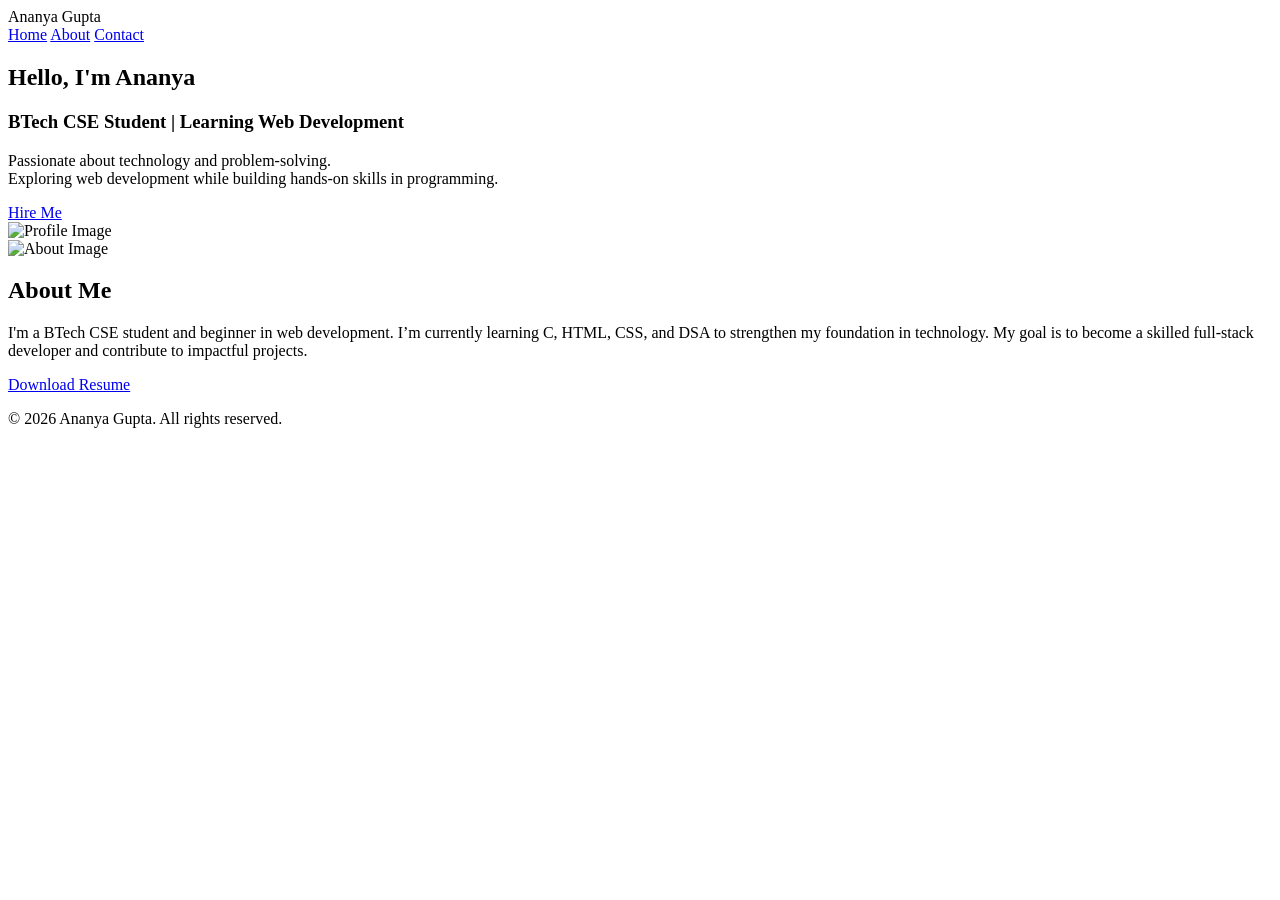
==== Task2/index.html @ 90c9c8a8 "Create index.html" ====
<!DOCTYPE html>
<html lang="en">
<head>
  <meta charset="UTF-8" />
  <meta name="viewport" content="width=device-width, initial-scale=1.0" />
  <title>Ananya Gupta | Portfolio</title>
  <link rel="stylesheet" href="style.css" />
</head>
<body>

  <!-- Navbar -->
  <nav class="navbar">
    <div class="container nav-container">
      <div class="nav-left">Ananya Gupta</div>
      <div class="nav-right">
        <a href="#">Home</a>
        <a href="#">About</a>
        <a href="#">Contact</a>
      </div>
    </div>
  </nav>

  <!-- Hero Section -->
  <section class="hero">
    <div class="container hero-container">
      <div class="hero-text">
        <h1>Hello, I'm <span>Ananya</span></h1>
        <h3>BTech CSE Student | Learning Web Development</h3>
        <p>
          Passionate about technology and problem-solving.<br>
          Exploring web development while building hands-on skills in programming.
        </p>
        <a href="#" class="btn">Hire Me</a>
      </div>
      <div class="hero-img">
        <img src="[via.placeholder.com](https://via.placeholder.com/300x300)" alt="Profile Image" />
      </div>
    </div>
  </section>

  <!-- About Section -->
  <section class="about">
    <div class="container about-container">
      <div class="about-img">
        <img src="[via.placeholder.com](https://via.placeholder.com/350x350)" alt="About Image" />
      </div>
      <div class="about-text">
        <h2>About Me</h2>
        <p>
          I'm a BTech CSE student and beginner in web development.  
          I’m currently learning C, HTML, CSS, and DSA to strengthen my foundation in technology.  
          My goal is to become a skilled full-stack developer and contribute to impactful projects.
        </p>
        <a href="#" class="btn">Download Resume</a>
      </div>
    </div>
  </section>

  <!-- Footer -->
  <footer class="footer">
    <div class="container">
      <p>&copy; 2026 Ananya Gupta. All rights reserved.</p>
    </div>
  </footer>

</body>
</html>
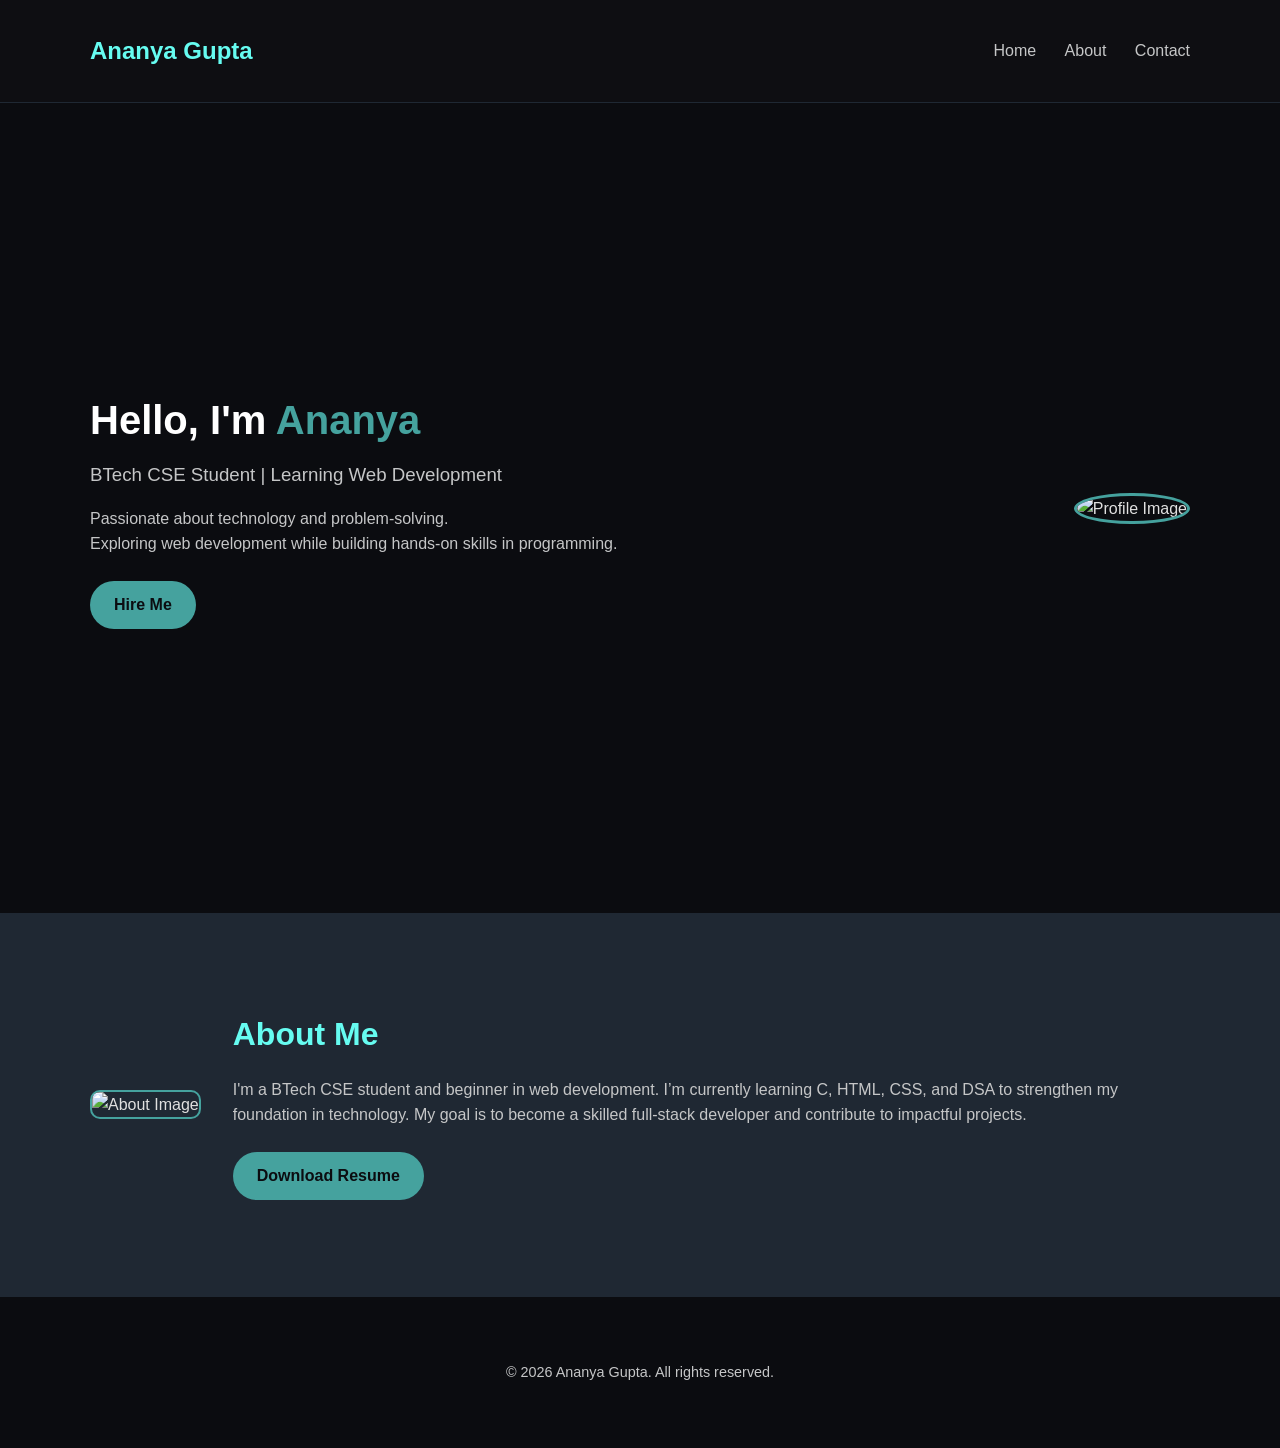
==== commit dd4c96d5: "Update index.html" ====
--- a/Task2/index.html
+++ b/Task2/index.html
@@ -4,7 +4,7 @@
   <meta charset="UTF-8" />
   <meta name="viewport" content="width=device-width, initial-scale=1.0" />
   <title>Ananya Gupta | Portfolio</title>
-  <link rel="stylesheet" href="style.css" />
+  <link rel="stylesheet" href="style.css" >
 </head>
 <body>
 
--- a/Task2/style.css
+++ b/Task2/style.css
@@ -0,0 +1,195 @@
+/* General Styles */
+* {
+  margin: 0;
+  padding: 0;
+  box-sizing: border-box;
+}
+
+body {
+  font-family: 'Poppins', sans-serif;
+  background-color: #0b0c10;
+  color: #e0e0e0;
+  line-height: 1.6;
+}
+
+.container {
+  width: 90%;
+  max-width: 1100px;
+  margin: auto;
+  padding: 2rem 0;
+}
+
+/* Navbar */
+.navbar {
+  background: rgba(15, 15, 20, 0.95);
+  border-bottom: 1px solid #1f2833;
+  position: sticky;
+  top: 0;
+  z-index: 100;
+}
+
+.nav-container {
+  display: flex;
+  justify-content: space-between;
+  align-items: center;
+}
+
+.nav-left {
+  font-size: 1.5rem;
+  font-weight: 600;
+  color: #66fcf1;
+}
+
+.nav-right a {
+  color: #c5c6c7;
+  text-decoration: none;
+  margin-left: 1.5rem;
+  font-size: 1rem;
+  transition: color 0.3s ease;
+}
+
+.nav-right a:hover {
+  color: #66fcf1;
+}
+
+/* Hero Section */
+.hero {
+  display: flex;
+  align-items: center;
+  min-height: 90vh;
+}
+
+.hero-container {
+  display: flex;
+  flex-wrap: wrap;
+  justify-content: space-between;
+  align-items: center;
+  gap: 2rem;
+}
+
+.hero-text {
+  flex: 1;
+  min-width: 300px;
+}
+
+.hero-text h1 {
+  font-size: 2.5rem;
+  margin-bottom: 0.5rem;
+  color: #ffffff;
+}
+
+.hero-text h1 span {
+  color: #45a29e;
+}
+
+.hero-text h3 {
+  font-weight: 400;
+  color: #c5c6c7;
+  margin-bottom: 1rem;
+}
+
+.hero-text p {
+  margin-bottom: 1.5rem;
+  color: #c5c6c7;
+}
+
+.hero-img img {
+  border-radius: 50%;
+  width: 300px;
+  height: 300px;
+  object-fit: cover;
+  border: 3px solid #45a29e;
+  transition: transform 0.4s ease;
+}
+
+.hero-img img:hover {
+  transform: scale(1.05);
+}
+
+/* Buttons */
+.btn {
+  display: inline-block;
+  padding: 0.7rem 1.5rem;
+  background: #45a29e;
+  color: #0b0c10;
+  border-radius: 25px;
+  text-decoration: none;
+  font-weight: 600;
+  transition: background 0.3s ease, transform 0.3s ease;
+}
+
+.btn:hover {
+  background: #66fcf1;
+  transform: translateY(-2px);
+}
+
+/* About Section */
+.about {
+  background: #1f2833;
+  padding: 4rem 0;
+}
+
+.about-container {
+  display: flex;
+  flex-wrap: wrap;
+  align-items: center;
+  justify-content: space-between;
+  gap: 2rem;
+}
+
+.about-img img {
+  width: 350px;
+  height: 350px;
+  object-fit: cover;
+  border-radius: 10px;
+  border: 2px solid #45a29e;
+}
+
+.about-text {
+  flex: 1;
+  min-width: 300px;
+}
+
+.about-text h2 {
+  font-size: 2rem;
+  margin-bottom: 1rem;
+  color: #66fcf1;
+}
+
+.about-text p {
+  margin-bottom: 1.5rem;
+  color: #c5c6c7;
+}
+
+/* Footer */
+.footer {
+  background: #0b0c10;
+  padding: 2rem 0;
+  border-top: 1px solid #1f2833;
+  text-align: center;
+  font-size: 0.9rem;
+  color: #c5c6c7;
+}
+
+/* Responsive Design */
+@media (max-width: 768px) {
+  .hero-container,
+  .about-container {
+    flex-direction: column;
+    text-align: center;
+  }
+
+  .hero-img img,
+  .about-img img {
+    width: 250px;
+    height: 250px;
+  }
+
+  .nav-right a {
+    margin-left: 1rem;
+  }
+
+  .btn {
+    padding: 0.6rem 1.2rem;
+  }
+}
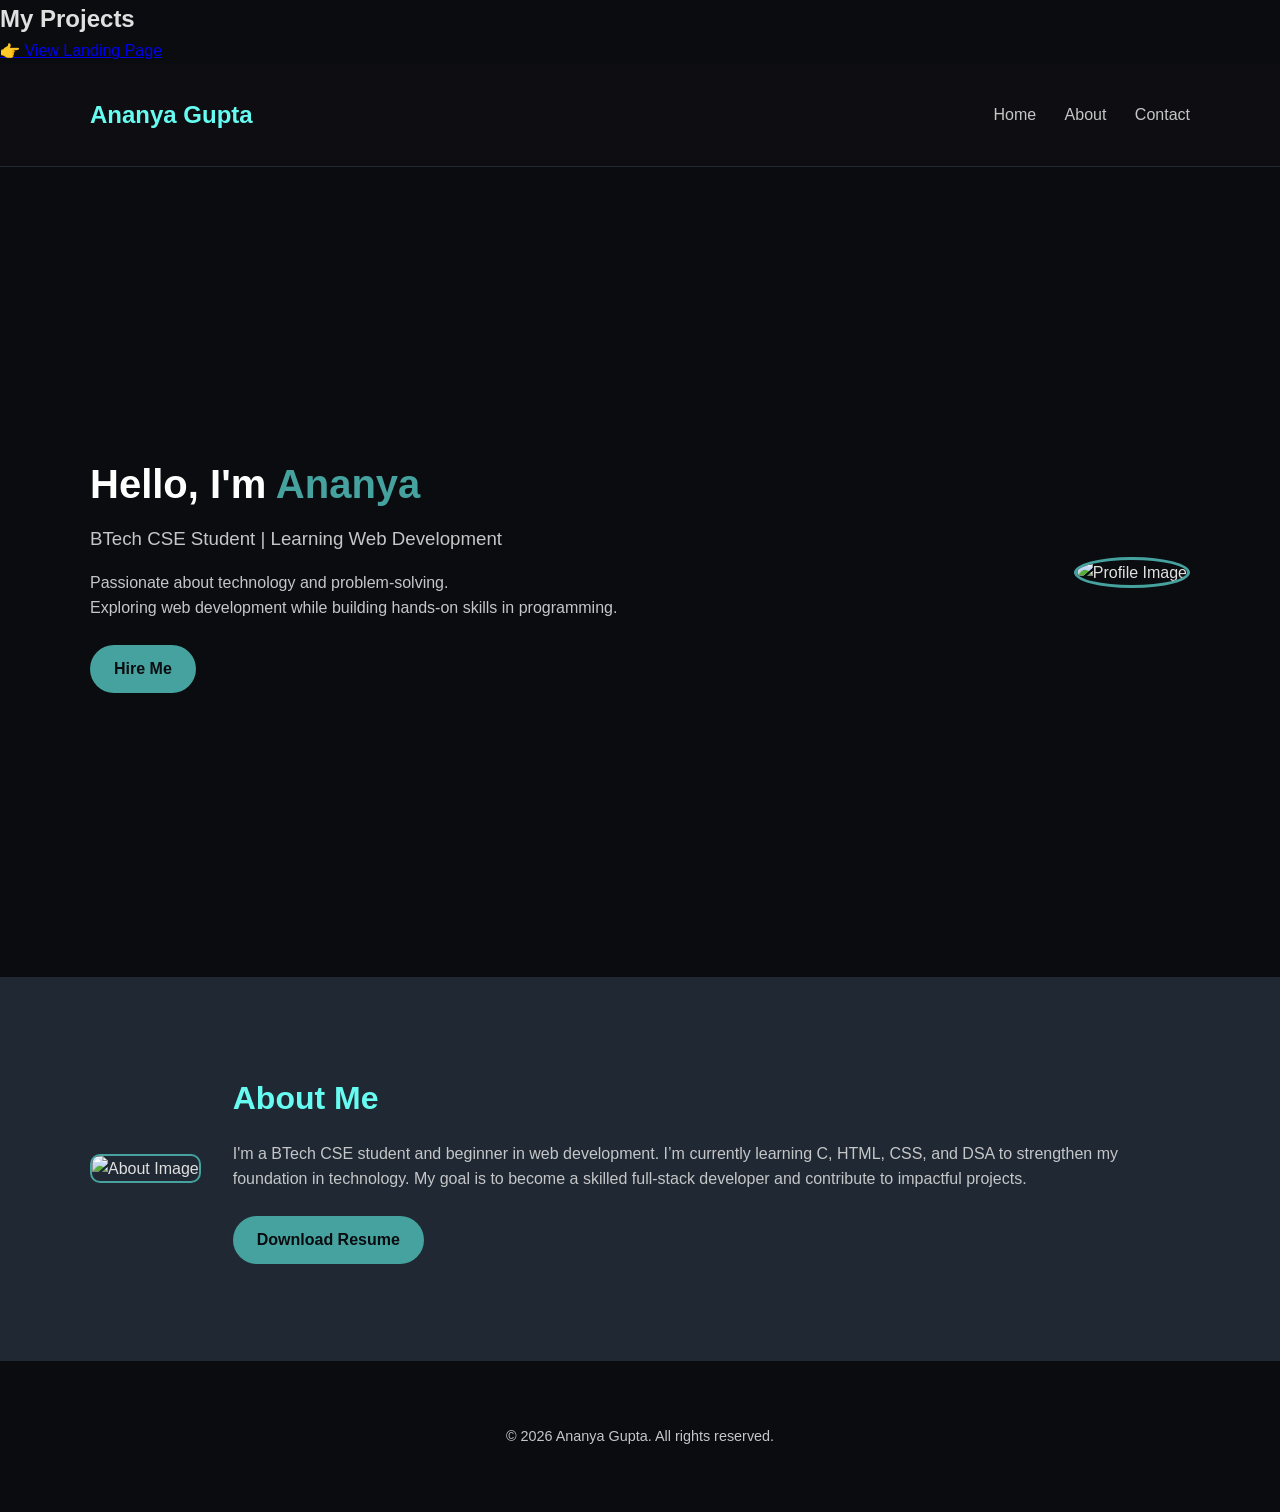
==== commit 490c5aff: "Update index.html" ====
--- a/Task2/index.html
+++ b/Task2/index.html
@@ -7,6 +7,10 @@
   <link rel="stylesheet" href="style.css" >
 </head>
 <body>
+  <div>
+  <h2>My Projects</h2>
+  <a href="Task2/index.html">👉 View Landing Page</a>
+</div>
 
   <!-- Navbar -->
   <nav class="navbar">
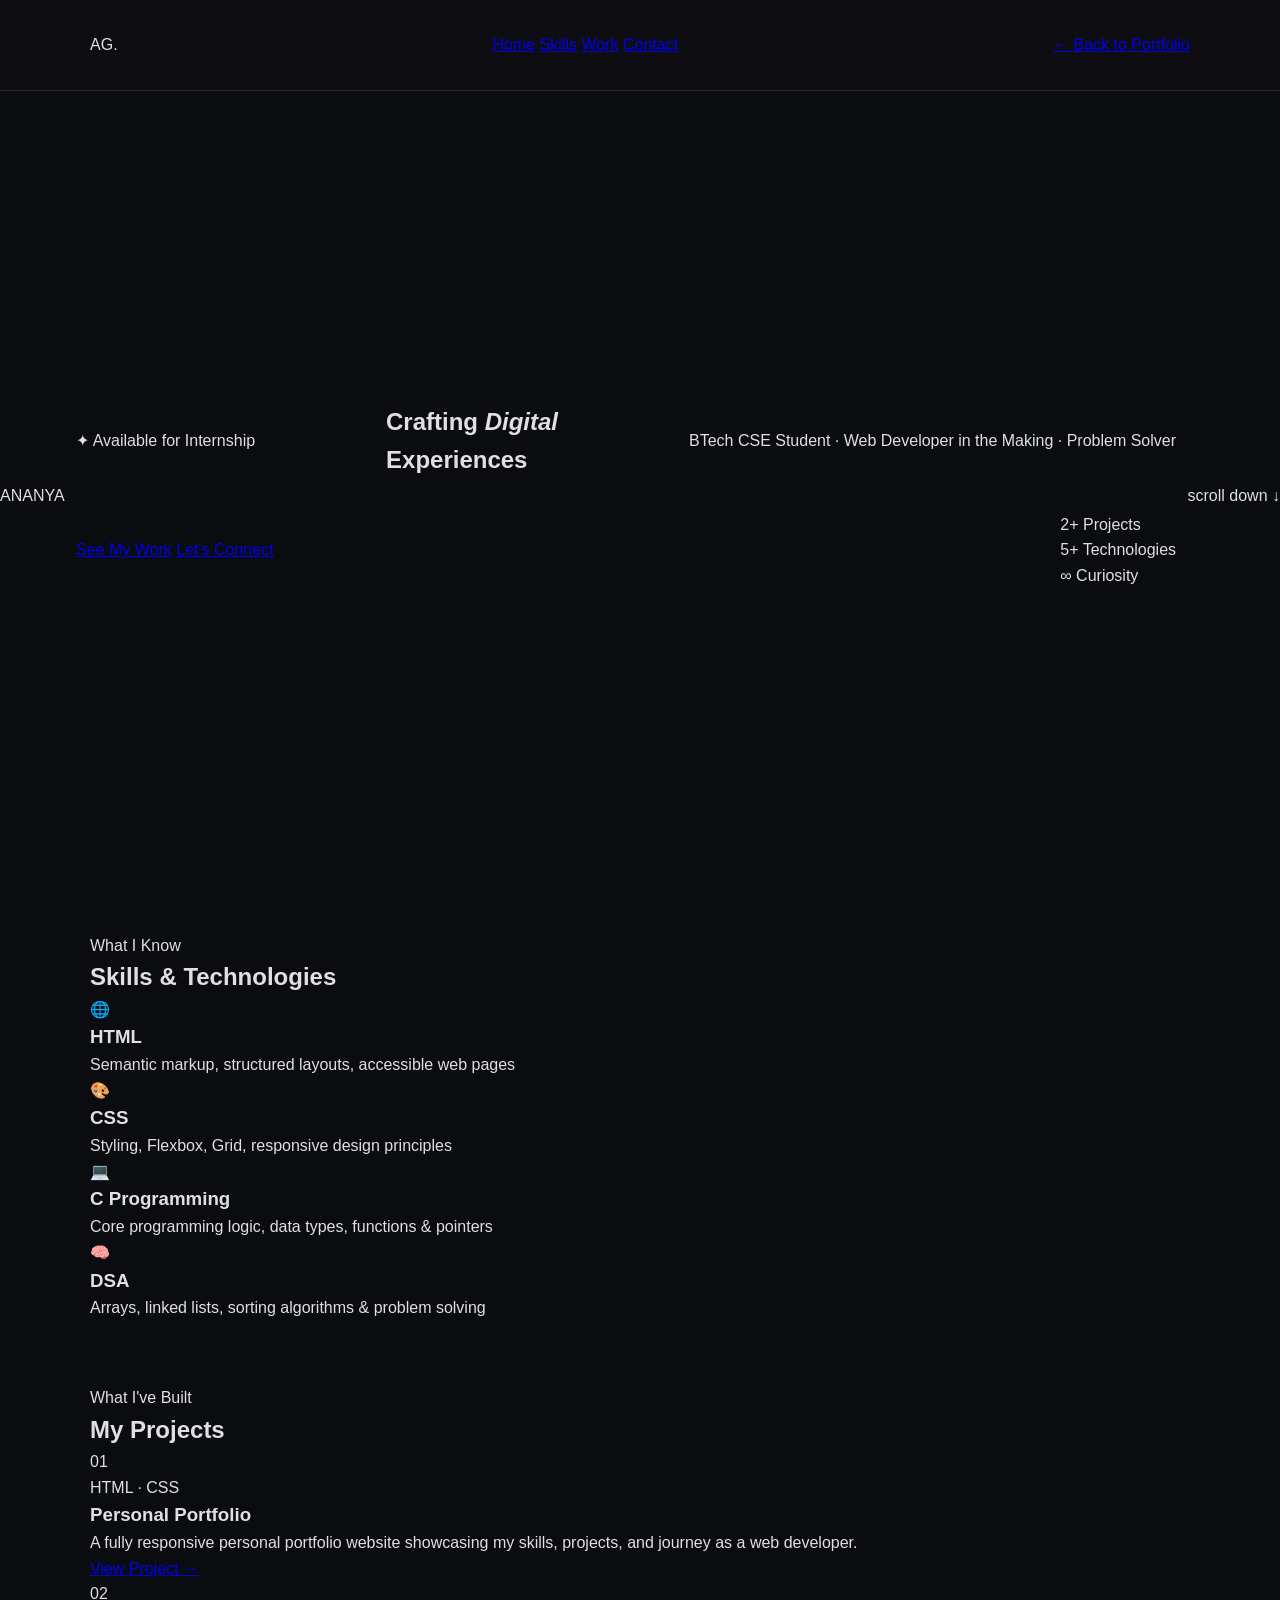
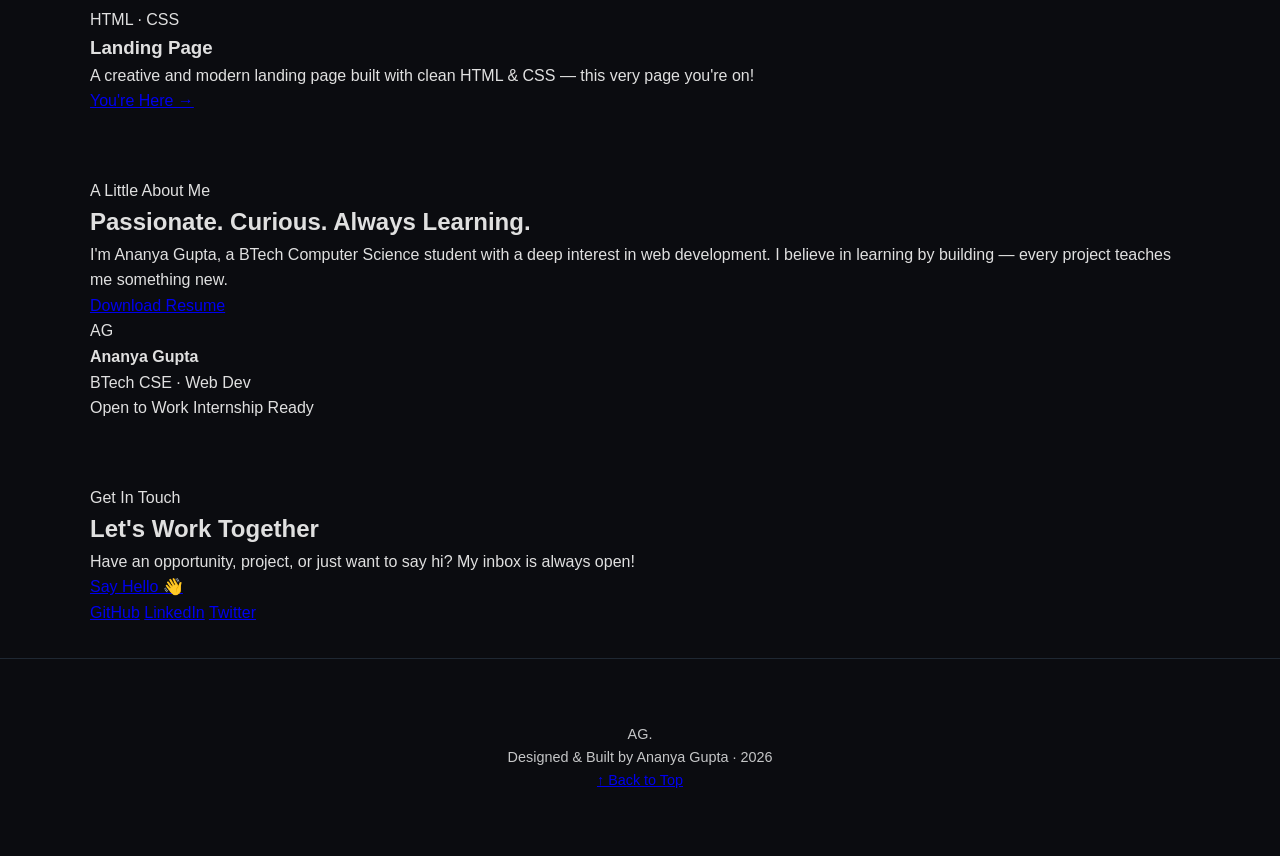
==== commit 5a859e43: "Update index.html" ====
--- a/Task2/index.html
+++ b/Task2/index.html
@@ -3,67 +3,160 @@
 <head>
   <meta charset="UTF-8" />
   <meta name="viewport" content="width=device-width, initial-scale=1.0" />
-  <title>Ananya Gupta | Portfolio</title>
-  <link rel="stylesheet" href="style.css" >
+  <title>Ananya Gupta | Landing Page</title>
+  <link rel="stylesheet" href="style.css" />
+  <link href="https://fonts.googleapis.com/css2?family=Playfair+Display:wght@700;900&family=DM+Sans:wght@400;500;600&display=swap" rel="stylesheet" />
 </head>
 <body>
-  <div>
-  <h2>My Projects</h2>
-  <a href="Task2/index.html">👉 View Landing Page</a>
-</div>
 
-  <!-- Navbar -->
   <nav class="navbar">
     <div class="container nav-container">
-      <div class="nav-left">Ananya Gupta</div>
-      <div class="nav-right">
-        <a href="#">Home</a>
-        <a href="#">About</a>
-        <a href="#">Contact</a>
+      <div class="logo">AG<span>.</span></div>
+      <div class="nav-links">
+        <a href="#hero">Home</a>
+        <a href="#skills">Skills</a>
+        <a href="#work">Work</a>
+        <a href="#contact">Contact</a>
       </div>
+      <a href="../index.html" class="back-btn">← Back to Portfolio</a>
     </div>
   </nav>
 
-  <!-- Hero Section -->
-  <section class="hero">
+  <section class="hero" id="hero">
+    <div class="hero-bg-text">ANANYA</div>
     <div class="container hero-container">
-      <div class="hero-text">
-        <h1>Hello, I'm <span>Ananya</span></h1>
-        <h3>BTech CSE Student | Learning Web Development</h3>
-        <p>
-          Passionate about technology and problem-solving.<br>
-          Exploring web development while building hands-on skills in programming.
-        </p>
-        <a href="#" class="btn">Hire Me</a>
+      <div class="hero-badge">✦ Available for Internship</div>
+      <h1>Crafting <em>Digital</em><br />Experiences</h1>
+      <p>BTech CSE Student · Web Developer in the Making · Problem Solver</p>
+      <div class="hero-cta">
+        <a href="#work" class="btn-primary">See My Work</a>
+        <a href="#contact" class="btn-secondary">Let's Connect</a>
       </div>
-      <div class="hero-img">
-        <img src="[via.placeholder.com](https://via.placeholder.com/300x300)" alt="Profile Image" />
+      <div class="hero-stats">
+        <div class="stat">
+          <span class="stat-num">2+</span>
+          <span class="stat-label">Projects</span>
+        </div>
+        <div class="stat-divider"></div>
+        <div class="stat">
+          <span class="stat-num">5+</span>
+          <span class="stat-label">Technologies</span>
+        </div>
+        <div class="stat-divider"></div>
+        <div class="stat">
+          <span class="stat-num">∞</span>
+          <span class="stat-label">Curiosity</span>
+        </div>
+      </div>
+    </div>
+    <div class="hero-scroll">scroll down ↓</div>
+  </section>
+
+  <section class="skills" id="skills">
+    <div class="container">
+      <div class="section-header">
+        <span class="section-tag">What I Know</span>
+        <h2>Skills & Technologies</h2>
+      </div>
+      <div class="skills-grid">
+        <div class="skill-card">
+          <div class="skill-icon">🌐</div>
+          <h3>HTML</h3>
+          <p>Semantic markup, structured layouts, accessible web pages</p>
+          <div class="skill-bar"><div class="skill-fill" style="width:80%"></div></div>
+        </div>
+        <div class="skill-card">
+          <div class="skill-icon">🎨</div>
+          <h3>CSS</h3>
+          <p>Styling, Flexbox, Grid, responsive design principles</p>
+          <div class="skill-bar"><div class="skill-fill" style="width:70%"></div></div>
+        </div>
+        <div class="skill-card">
+          <div class="skill-icon">💻</div>
+          <h3>C Programming</h3>
+          <p>Core programming logic, data types, functions & pointers</p>
+          <div class="skill-bar"><div class="skill-fill" style="width:75%"></div></div>
+        </div>
+        <div class="skill-card">
+          <div class="skill-icon">🧠</div>
+          <h3>DSA</h3>
+          <p>Arrays, linked lists, sorting algorithms & problem solving</p>
+          <div class="skill-bar"><div class="skill-fill" style="width:60%"></div></div>
+        </div>
       </div>
     </div>
   </section>
 
-  <!-- About Section -->
-  <section class="about">
-    <div class="container about-container">
-      <div class="about-img">
-        <img src="[via.placeholder.com](https://via.placeholder.com/350x350)" alt="About Image" />
+  <section class="work" id="work">
+    <div class="container">
+      <div class="section-header">
+        <span class="section-tag">What I've Built</span>
+        <h2>My Projects</h2>
       </div>
-      <div class="about-text">
-        <h2>About Me</h2>
-        <p>
-          I'm a BTech CSE student and beginner in web development.  
-          I’m currently learning C, HTML, CSS, and DSA to strengthen my foundation in technology.  
-          My goal is to become a skilled full-stack developer and contribute to impactful projects.
-        </p>
-        <a href="#" class="btn">Download Resume</a>
+      <div class="work-grid">
+        <div class="work-card featured">
+          <div class="work-num">01</div>
+          <div class="work-content">
+            <span class="work-tag">HTML · CSS</span>
+            <h3>Personal Portfolio</h3>
+            <p>A fully responsive personal portfolio website showcasing my skills, projects, and journey as a web developer.</p>
+            <a href="../index.html" class="work-link">View Project →</a>
+          </div>
+        </div>
+        <div class="work-card">
+          <div class="work-num">02</div>
+          <div class="work-content">
+            <span class="work-tag">HTML · CSS</span>
+            <h3>Landing Page</h3>
+            <p>A creative and modern landing page built with clean HTML & CSS — this very page you're on!</p>
+            <a href="#hero" class="work-link">You're Here →</a>
+          </div>
+        </div>
       </div>
     </div>
   </section>
 
-  <!-- Footer -->
+  <section class="about-strip">
+    <div class="container strip-container">
+      <div class="strip-text">
+        <span class="section-tag">A Little About Me</span>
+        <h2>Passionate. Curious. Always Learning.</h2>
+        <p>I'm Ananya Gupta, a BTech Computer Science student with a deep interest in web development. I believe in learning by building — every project teaches me something new.</p>
+        <a href="../ananya gupta.pdf" download class="btn-primary">Download Resume</a>
+      </div>
+      <div class="strip-card">
+        <div class="card-inner">
+          <div class="card-avatar">AG</div>
+          <h4>Ananya Gupta</h4>
+          <p>BTech CSE · Web Dev</p>
+          <div class="card-tags">
+            <span>Open to Work</span>
+            <span>Internship Ready</span>
+          </div>
+        </div>
+      </div>
+    </div>
+  </section>
+
+  <section class="contact" id="contact">
+    <div class="container contact-container">
+      <span class="section-tag">Get In Touch</span>
+      <h2>Let's Work Together</h2>
+      <p>Have an opportunity, project, or just want to say hi? My inbox is always open!</p>
+      <a href="mailto:ananya@example.com" class="btn-primary big">Say Hello 👋</a>
+      <div class="social-links">
+        <a href="#">GitHub</a>
+        <a href="#">LinkedIn</a>
+        <a href="#">Twitter</a>
+      </div>
+    </div>
+  </section>
+
   <footer class="footer">
-    <div class="container">
-      <p>&copy; 2026 Ananya Gupta. All rights reserved.</p>
+    <div class="container footer-container">
+      <div class="footer-logo">AG<span>.</span></div>
+      <p>Designed & Built by Ananya Gupta · 2026</p>
+      <a href="#hero" class="back-top">↑ Back to Top</a>
     </div>
   </footer>
 
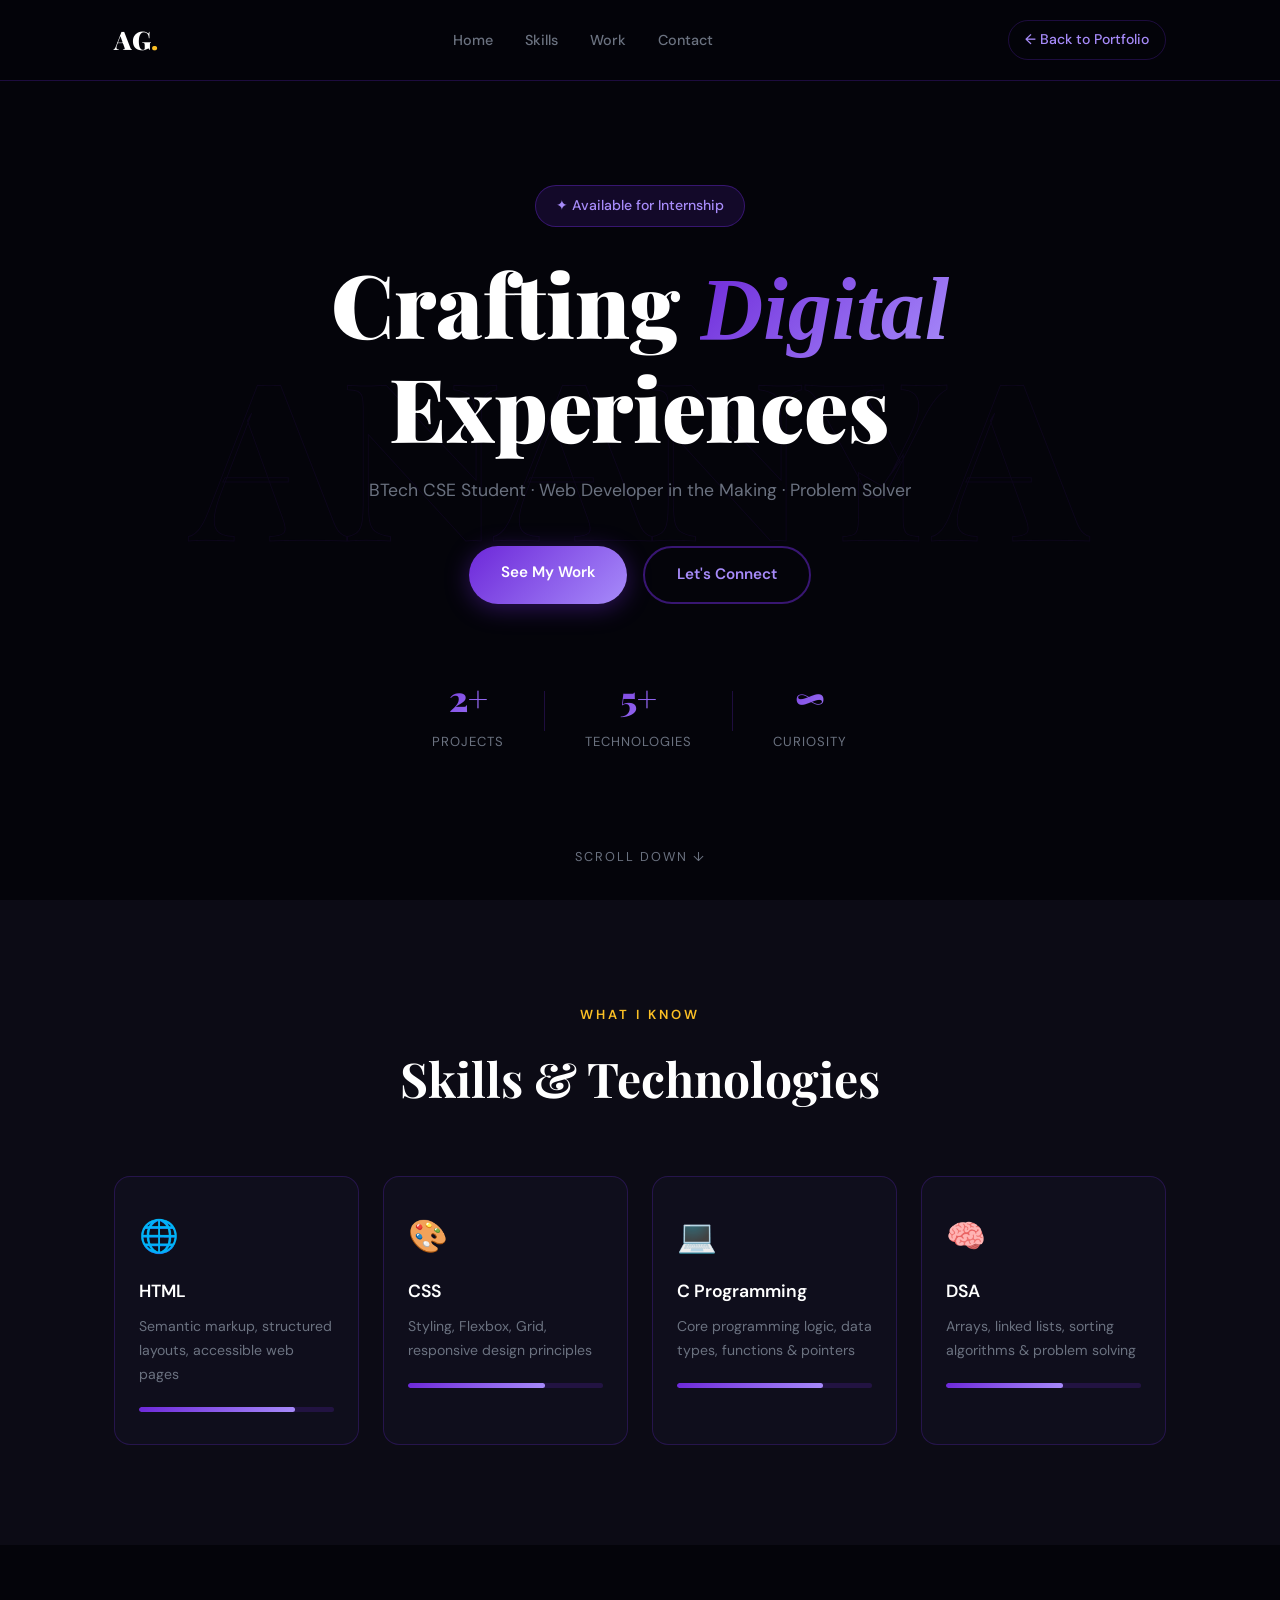
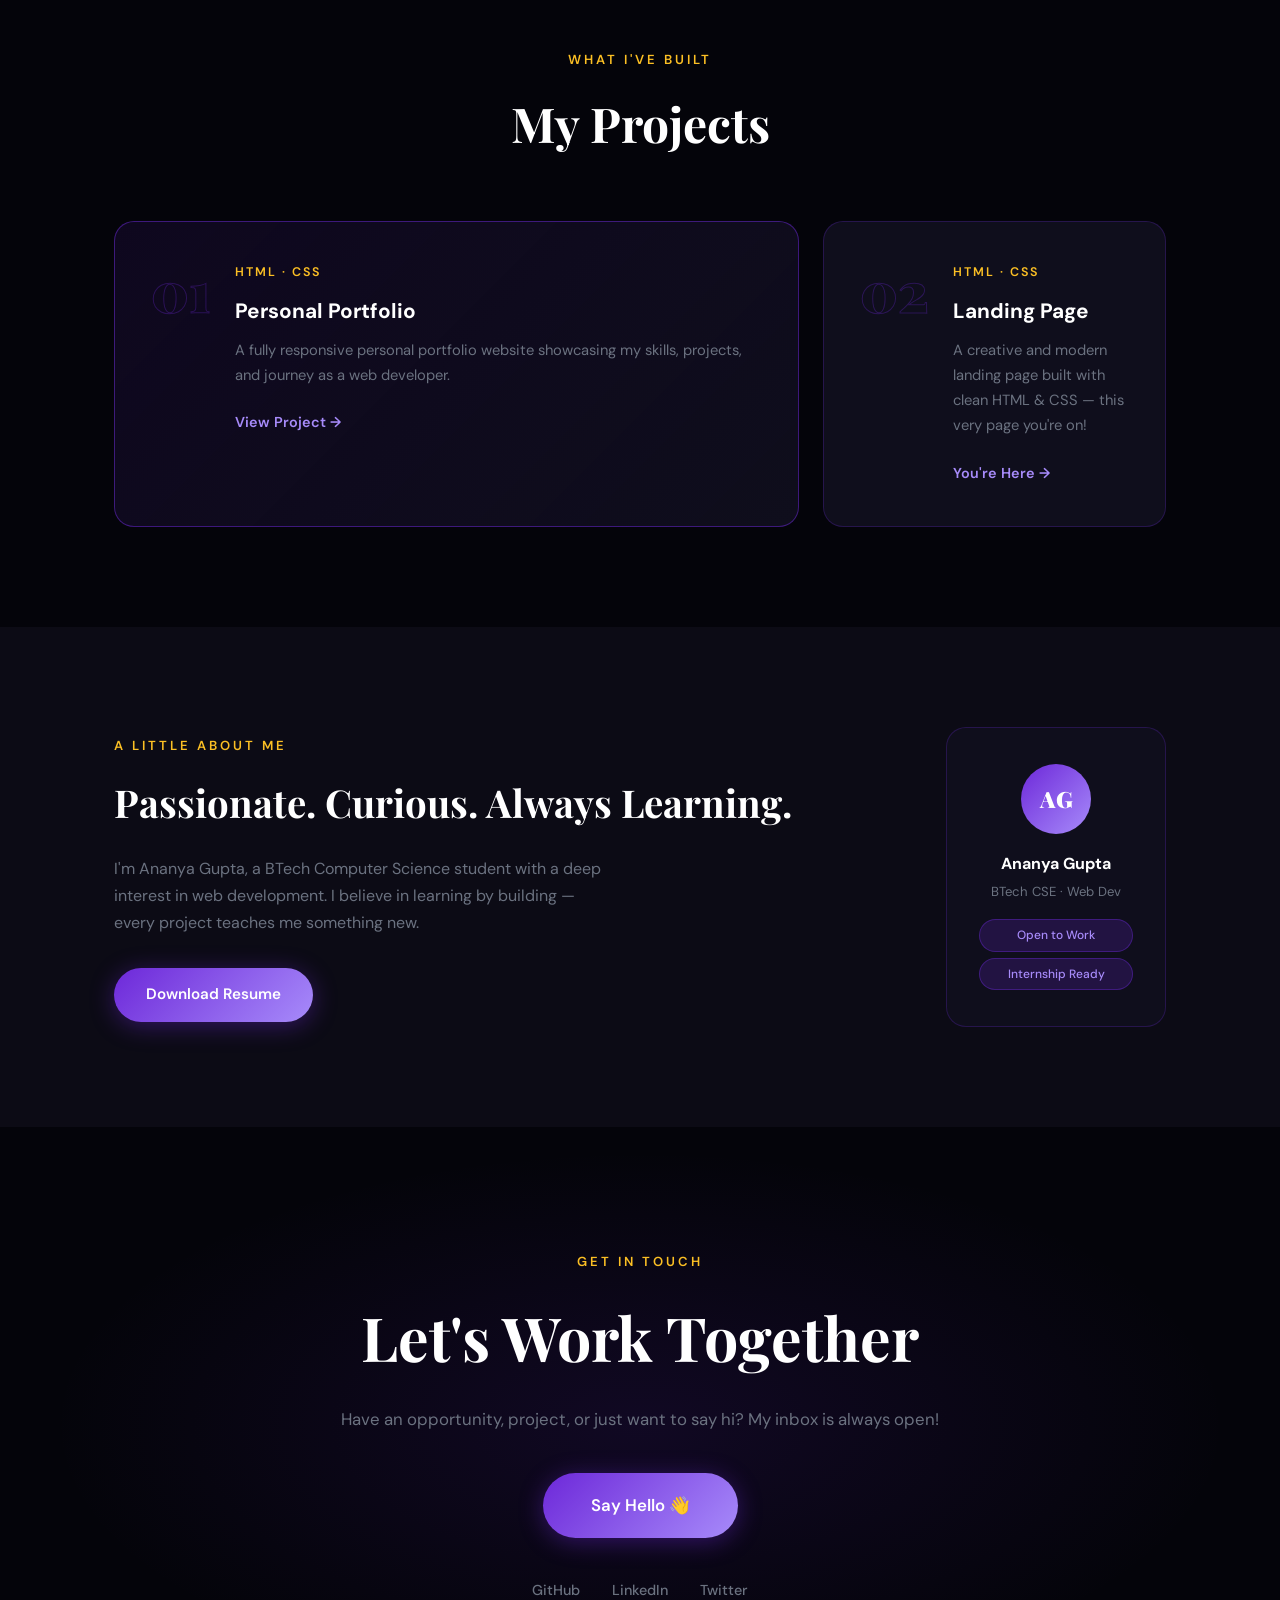
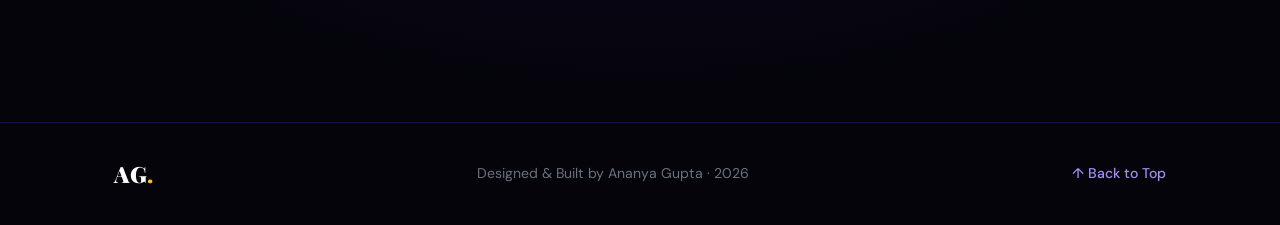
==== commit 240d716b: "Update index.html" ====
--- a/Task2/index.html
+++ b/Task2/index.html
@@ -143,7 +143,7 @@
       <span class="section-tag">Get In Touch</span>
       <h2>Let's Work Together</h2>
       <p>Have an opportunity, project, or just want to say hi? My inbox is always open!</p>
-      <a href="mailto:ananya@example.com" class="btn-primary big">Say Hello 👋</a>
+      <a href="mailto:ananyagupta4005@gmail.com" class="btn-primary big">Say Hello 👋</a>
       <div class="social-links">
         <a href="#">GitHub</a>
         <a href="#">LinkedIn</a>
--- a/Task2/style.css
+++ b/Task2/style.css
@@ -1,195 +1,215 @@
-/* General Styles */
-* {
-  margin: 0;
-  padding: 0;
-  box-sizing: border-box;
-}
+* { margin: 0; padding: 0; box-sizing: border-box; }
+
+:root {
+  --bg: #04040a;
+  --bg2: #0c0b15;
+  --primary: #6d28d9;
+  --primary-light: #a78bfa;
+  --accent: #fbbf24;
+  --text: #e2e0f0;
+  --text-muted: #6b7280;
+  --white: #ffffff;
+  --card: #0f0e1c;
+  --border: rgba(109, 40, 217, 0.25);
+  --gradient: linear-gradient(135deg, #6d28d9, #a78bfa);
+}
+
+html { scroll-behavior: smooth; }
 
 body {
-  font-family: 'Poppins', sans-serif;
-  background-color: #0b0c10;
-  color: #e0e0e0;
-  line-height: 1.6;
-}
-
-.container {
-  width: 90%;
-  max-width: 1100px;
-  margin: auto;
-  padding: 2rem 0;
-}
-
-/* Navbar */
+  font-family: 'DM Sans', sans-serif;
+  background: var(--bg);
+  color: var(--text);
+  line-height: 1.7;
+  overflow-x: hidden;
+}
+
+.container { max-width: 1100px; margin: 0 auto; padding: 0 24px; }
+
 .navbar {
-  background: rgba(15, 15, 20, 0.95);
-  border-bottom: 1px solid #1f2833;
-  position: sticky;
-  top: 0;
-  z-index: 100;
-}
-
-.nav-container {
-  display: flex;
-  justify-content: space-between;
-  align-items: center;
-}
-
-.nav-left {
-  font-size: 1.5rem;
-  font-weight: 600;
-  color: #66fcf1;
-}
-
-.nav-right a {
-  color: #c5c6c7;
-  text-decoration: none;
-  margin-left: 1.5rem;
-  font-size: 1rem;
-  transition: color 0.3s ease;
-}
-
-.nav-right a:hover {
-  color: #66fcf1;
-}
-
-/* Hero Section */
+  position: fixed;
+  top: 0; left: 0; right: 0;
+  z-index: 999;
+  padding: 18px 0;
+  background: rgba(4, 4, 10, 0.85);
+  backdrop-filter: blur(16px);
+  border-bottom: 1px solid var(--border);
+}
+
+.nav-container { display: flex; align-items: center; justify-content: space-between; }
+
+.logo { font-family: 'Playfair Display', serif; font-size: 1.6rem; font-weight: 900; color: var(--white); }
+.logo span { color: var(--accent); }
+
+.nav-links { display: flex; gap: 32px; }
+.nav-links a { text-decoration: none; color: var(--text-muted); font-size: 0.9rem; font-weight: 500; transition: color 0.3s; }
+.nav-links a:hover { color: var(--primary-light); }
+
+.back-btn {
+  text-decoration: none; color: var(--primary-light); font-size: 0.88rem;
+  font-weight: 500; border: 1px solid var(--border); padding: 7px 16px;
+  border-radius: 50px; transition: all 0.3s;
+}
+.back-btn:hover { background: var(--primary); color: var(--white); border-color: var(--primary); }
+
 .hero {
-  display: flex;
-  align-items: center;
-  min-height: 90vh;
-}
-
-.hero-container {
-  display: flex;
-  flex-wrap: wrap;
-  justify-content: space-between;
-  align-items: center;
-  gap: 2rem;
-}
-
-.hero-text {
-  flex: 1;
-  min-width: 300px;
-}
-
-.hero-text h1 {
-  font-size: 2.5rem;
-  margin-bottom: 0.5rem;
-  color: #ffffff;
-}
-
-.hero-text h1 span {
-  color: #45a29e;
-}
-
-.hero-text h3 {
-  font-weight: 400;
-  color: #c5c6c7;
-  margin-bottom: 1rem;
-}
-
-.hero-text p {
-  margin-bottom: 1.5rem;
-  color: #c5c6c7;
-}
-
-.hero-img img {
-  border-radius: 50%;
-  width: 300px;
-  height: 300px;
-  object-fit: cover;
-  border: 3px solid #45a29e;
-  transition: transform 0.4s ease;
-}
-
-.hero-img img:hover {
-  transform: scale(1.05);
-}
-
-/* Buttons */
-.btn {
-  display: inline-block;
-  padding: 0.7rem 1.5rem;
-  background: #45a29e;
-  color: #0b0c10;
-  border-radius: 25px;
-  text-decoration: none;
-  font-weight: 600;
-  transition: background 0.3s ease, transform 0.3s ease;
-}
-
-.btn:hover {
-  background: #66fcf1;
-  transform: translateY(-2px);
-}
-
-/* About Section */
-.about {
-  background: #1f2833;
-  padding: 4rem 0;
-}
-
-.about-container {
-  display: flex;
-  flex-wrap: wrap;
-  align-items: center;
-  justify-content: space-between;
-  gap: 2rem;
-}
-
-.about-img img {
-  width: 350px;
-  height: 350px;
-  object-fit: cover;
-  border-radius: 10px;
-  border: 2px solid #45a29e;
-}
-
-.about-text {
-  flex: 1;
-  min-width: 300px;
-}
-
-.about-text h2 {
-  font-size: 2rem;
-  margin-bottom: 1rem;
-  color: #66fcf1;
-}
-
-.about-text p {
-  margin-bottom: 1.5rem;
-  color: #c5c6c7;
-}
-
-/* Footer */
-.footer {
-  background: #0b0c10;
-  padding: 2rem 0;
-  border-top: 1px solid #1f2833;
-  text-align: center;
-  font-size: 0.9rem;
-  color: #c5c6c7;
-}
-
-/* Responsive Design */
+  min-height: 100vh; display: flex; align-items: center;
+  padding: 120px 0 80px; position: relative; overflow: hidden;
+}
+
+.hero-bg-text {
+  position: absolute; top: 50%; left: 50%; transform: translate(-50%, -50%);
+  font-family: 'Playfair Display', serif; font-size: clamp(80px, 18vw, 220px);
+  font-weight: 900; color: transparent;
+  -webkit-text-stroke: 1px rgba(109, 40, 217, 0.08);
+  white-space: nowrap; pointer-events: none; user-select: none; z-index: 0;
+}
+
+.hero-container { position: relative; z-index: 1; text-align: center; }
+
+.hero-badge {
+  display: inline-block; background: rgba(109, 40, 217, 0.15);
+  border: 1px solid rgba(109, 40, 217, 0.4); color: var(--primary-light);
+  padding: 8px 20px; border-radius: 50px; font-size: 0.88rem;
+  font-weight: 500; margin-bottom: 28px;
+}
+
+.hero h1 {
+  font-family: 'Playfair Display', serif; font-size: clamp(2.8rem, 7vw, 5.5rem);
+  font-weight: 900; line-height: 1.1; color: var(--white); margin-bottom: 20px;
+}
+
+.hero h1 em {
+  font-style: italic; background: var(--gradient);
+  -webkit-background-clip: text; -webkit-text-fill-color: transparent; background-clip: text;
+}
+
+.hero p { color: var(--text-muted); font-size: 1.1rem; margin-bottom: 40px; }
+
+.hero-cta { display: flex; gap: 16px; justify-content: center; flex-wrap: wrap; margin-bottom: 64px; }
+
+.btn-primary {
+  display: inline-block; padding: 14px 32px; background: var(--gradient);
+  color: var(--white); text-decoration: none; border-radius: 50px;
+  font-weight: 600; font-size: 0.95rem; box-shadow: 0 4px 24px rgba(109,40,217,0.4);
+  transition: transform 0.3s, box-shadow 0.3s;
+}
+.btn-primary:hover { transform: translateY(-3px); box-shadow: 0 10px 36px rgba(109,40,217,0.55); }
+.btn-primary.big { padding: 18px 48px; font-size: 1.05rem; }
+
+.btn-secondary {
+  display: inline-block; padding: 14px 32px; background: transparent;
+  color: var(--primary-light); text-decoration: none; border-radius: 50px;
+  font-weight: 600; font-size: 0.95rem; border: 2px solid rgba(109,40,217,0.5); transition: all 0.3s;
+}
+.btn-secondary:hover { background: var(--gradient); color: var(--white); border-color: transparent; }
+
+.hero-stats { display: flex; align-items: center; justify-content: center; gap: 40px; }
+.stat { text-align: center; }
+.stat-num {
+  display: block; font-family: 'Playfair Display', serif; font-size: 2.2rem;
+  font-weight: 900; background: var(--gradient);
+  -webkit-background-clip: text; -webkit-text-fill-color: transparent; background-clip: text;
+}
+.stat-label { font-size: 0.82rem; color: var(--text-muted); text-transform: uppercase; letter-spacing: 1px; }
+.stat-divider { width: 1px; height: 40px; background: var(--border); }
+
+.hero-scroll {
+  position: absolute; bottom: 32px; left: 50%; transform: translateX(-50%);
+  color: var(--text-muted); font-size: 0.8rem; letter-spacing: 2px; text-transform: uppercase;
+  animation: bounce 2s infinite;
+}
+
+.skills { padding: 100px 0; background: var(--bg2); }
+.section-header { text-align: center; margin-bottom: 56px; }
+.section-tag {
+  display: inline-block; color: var(--accent); font-size: 0.82rem;
+  font-weight: 600; text-transform: uppercase; letter-spacing: 3px; margin-bottom: 12px;
+}
+.section-header h2 { font-family: 'Playfair Display', serif; font-size: clamp(2rem, 4vw, 3rem); color: var(--white); }
+
+.skills-grid { display: grid; grid-template-columns: repeat(auto-fit, minmax(230px, 1fr)); gap: 24px; }
+
+.skill-card {
+  background: var(--card); border: 1px solid var(--border);
+  border-radius: 16px; padding: 32px 24px; transition: transform 0.3s, border-color 0.3s;
+}
+.skill-card:hover { transform: translateY(-6px); border-color: var(--primary-light); }
+.skill-icon { font-size: 2rem; margin-bottom: 14px; }
+.skill-card h3 { font-size: 1.1rem; font-weight: 600; color: var(--white); margin-bottom: 8px; }
+.skill-card p { color: var(--text-muted); font-size: 0.88rem; margin-bottom: 20px; }
+.skill-bar { height: 5px; background: rgba(109,40,217,0.2); border-radius: 50px; overflow: hidden; }
+.skill-fill { height: 100%; background: var(--gradient); border-radius: 50px; }
+
+.work { padding: 100px 0; }
+.work-grid { display: grid; grid-template-columns: 2fr 1fr; gap: 24px; }
+.work-card {
+  background: var(--card); border: 1px solid var(--border);
+  border-radius: 20px; padding: 40px 36px; display: flex; gap: 24px;
+  transition: transform 0.3s, border-color 0.3s;
+}
+.work-card:hover { transform: translateY(-4px); border-color: var(--primary); }
+.work-card.featured {
+  border-color: rgba(109,40,217,0.5);
+  background: linear-gradient(135deg, rgba(109,40,217,0.1), var(--card));
+}
+.work-num {
+  font-family: 'Playfair Display', serif; font-size: 3.5rem; font-weight: 900;
+  color: transparent; -webkit-text-stroke: 1px rgba(109,40,217,0.3); line-height: 1; flex-shrink: 0;
+}
+.work-tag { font-size: 0.78rem; color: var(--accent); text-transform: uppercase; letter-spacing: 2px; font-weight: 600; display: block; margin-bottom: 10px; }
+.work-content h3 { font-size: 1.3rem; font-weight: 700; color: var(--white); margin-bottom: 10px; }
+.work-content p { color: var(--text-muted); font-size: 0.92rem; margin-bottom: 20px; }
+.work-link { color: var(--primary-light); text-decoration: none; font-weight: 600; font-size: 0.9rem; transition: color 0.3s; }
+.work-link:hover { color: var(--white); }
+
+.about-strip { padding: 100px 0; background: var(--bg2); }
+.strip-container { display: grid; grid-template-columns: 1fr auto; gap: 60px; align-items: center; }
+.strip-text h2 { font-family: 'Playfair Display', serif; font-size: clamp(1.8rem, 3vw, 2.6rem); color: var(--white); margin-bottom: 20px; }
+.strip-text p { color: var(--text-muted); font-size: 1rem; margin-bottom: 32px; max-width: 500px; }
+.card-inner { background: var(--card); border: 1px solid var(--border); border-radius: 20px; padding: 36px 32px; text-align: center; width: 220px; }
+.card-avatar {
+  width: 70px; height: 70px; border-radius: 50%; background: var(--gradient);
+  display: flex; align-items: center; justify-content: center;
+  font-family: 'Playfair Display', serif; font-size: 1.4rem; font-weight: 900;
+  color: var(--white); margin: 0 auto 16px;
+}
+.card-inner h4 { font-size: 1rem; font-weight: 700; color: var(--white); margin-bottom: 4px; }
+.card-inner > p { color: var(--text-muted); font-size: 0.82rem; margin-bottom: 16px; }
+.card-tags { display: flex; flex-direction: column; gap: 6px; }
+.card-tags span {
+  background: rgba(109,40,217,0.2); border: 1px solid rgba(109,40,217,0.4);
+  color: var(--primary-light); padding: 5px 12px; border-radius: 50px; font-size: 0.75rem; font-weight: 500;
+}
+
+.contact {
+  padding: 120px 0; text-align: center;
+  background: radial-gradient(ellipse at center, rgba(109,40,217,0.12) 0%, transparent 65%);
+}
+.contact-container h2 { font-family: 'Playfair Display', serif; font-size: clamp(2.2rem, 5vw, 3.8rem); color: var(--white); margin-bottom: 16px; }
+.contact-container p { color: var(--text-muted); font-size: 1.05rem; margin-bottom: 40px; }
+.social-links { display: flex; gap: 32px; justify-content: center; margin-top: 40px; }
+.social-links a { color: var(--text-muted); text-decoration: none; font-size: 0.9rem; font-weight: 500; transition: color 0.3s; }
+.social-links a:hover { color: var(--primary-light); }
+
+.footer { padding: 32px 0; border-top: 1px solid var(--border); }
+.footer-container { display: flex; align-items: center; justify-content: space-between; }
+.footer-logo { font-family: 'Playfair Display', serif; font-size: 1.4rem; font-weight: 900; color: var(--white); }
+.footer-logo span { color: var(--accent); }
+.footer p { color: var(--text-muted); font-size: 0.88rem; }
+.back-top { color: var(--primary-light); text-decoration: none; font-size: 0.88rem; font-weight: 500; transition: color 0.3s; }
+.back-top:hover { color: var(--white); }
+
+@keyframes bounce {
+  0%, 100% { transform: translateX(-50%) translateY(0); }
+  50% { transform: translateX(-50%) translateY(-8px); }
+}
+
 @media (max-width: 768px) {
-  .hero-container,
-  .about-container {
-    flex-direction: column;
-    text-align: center;
-  }
-
-  .hero-img img,
-  .about-img img {
-    width: 250px;
-    height: 250px;
-  }
-
-  .nav-right a {
-    margin-left: 1rem;
-  }
-
-  .btn {
-    padding: 0.6rem 1.2rem;
-  }
-}
+  .nav-links { display: none; }
+  .work-grid { grid-template-columns: 1fr; }
+  .work-card { flex-direction: column; gap: 12px; padding: 28px 24px; }
+  .strip-container { grid-template-columns: 1fr; text-align: center; }
+  .strip-card { margin: 0 auto; }
+  .footer-container { flex-direction: column; gap: 12px; text-align: center; }
+}
